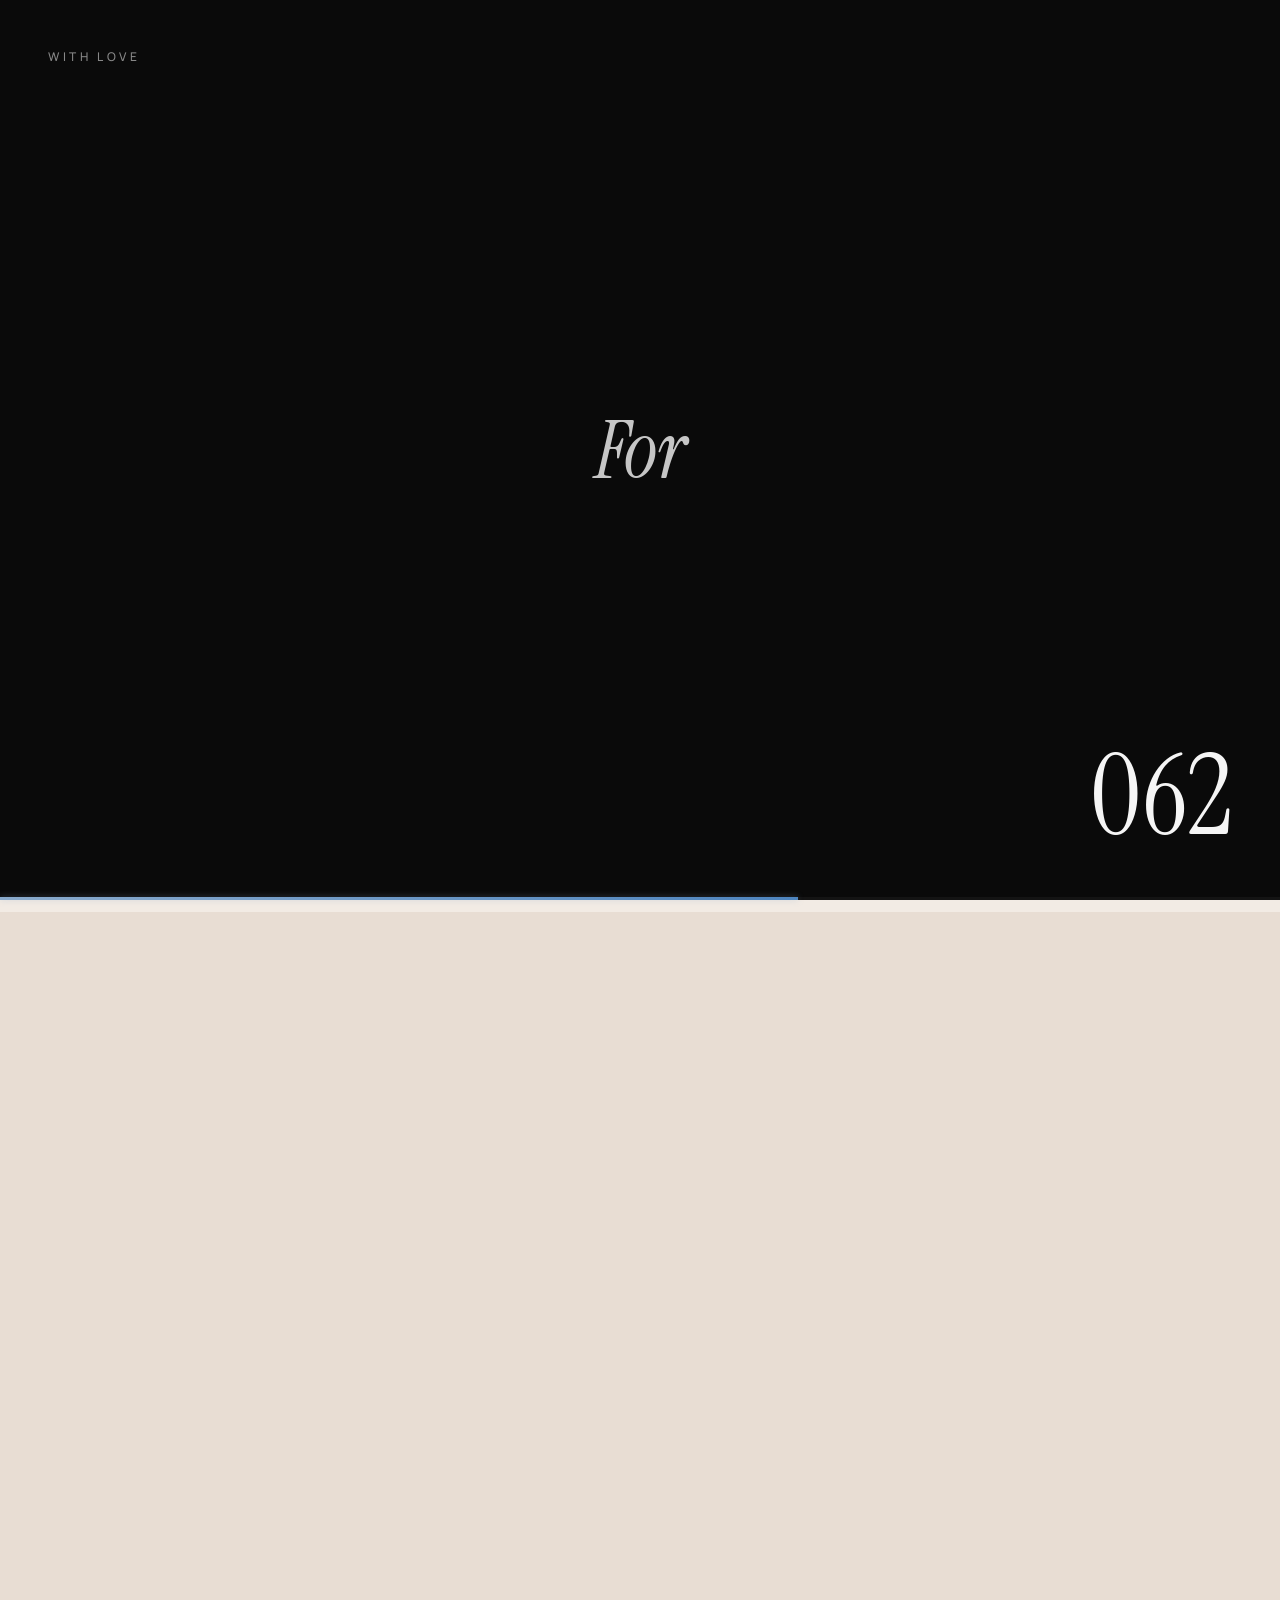
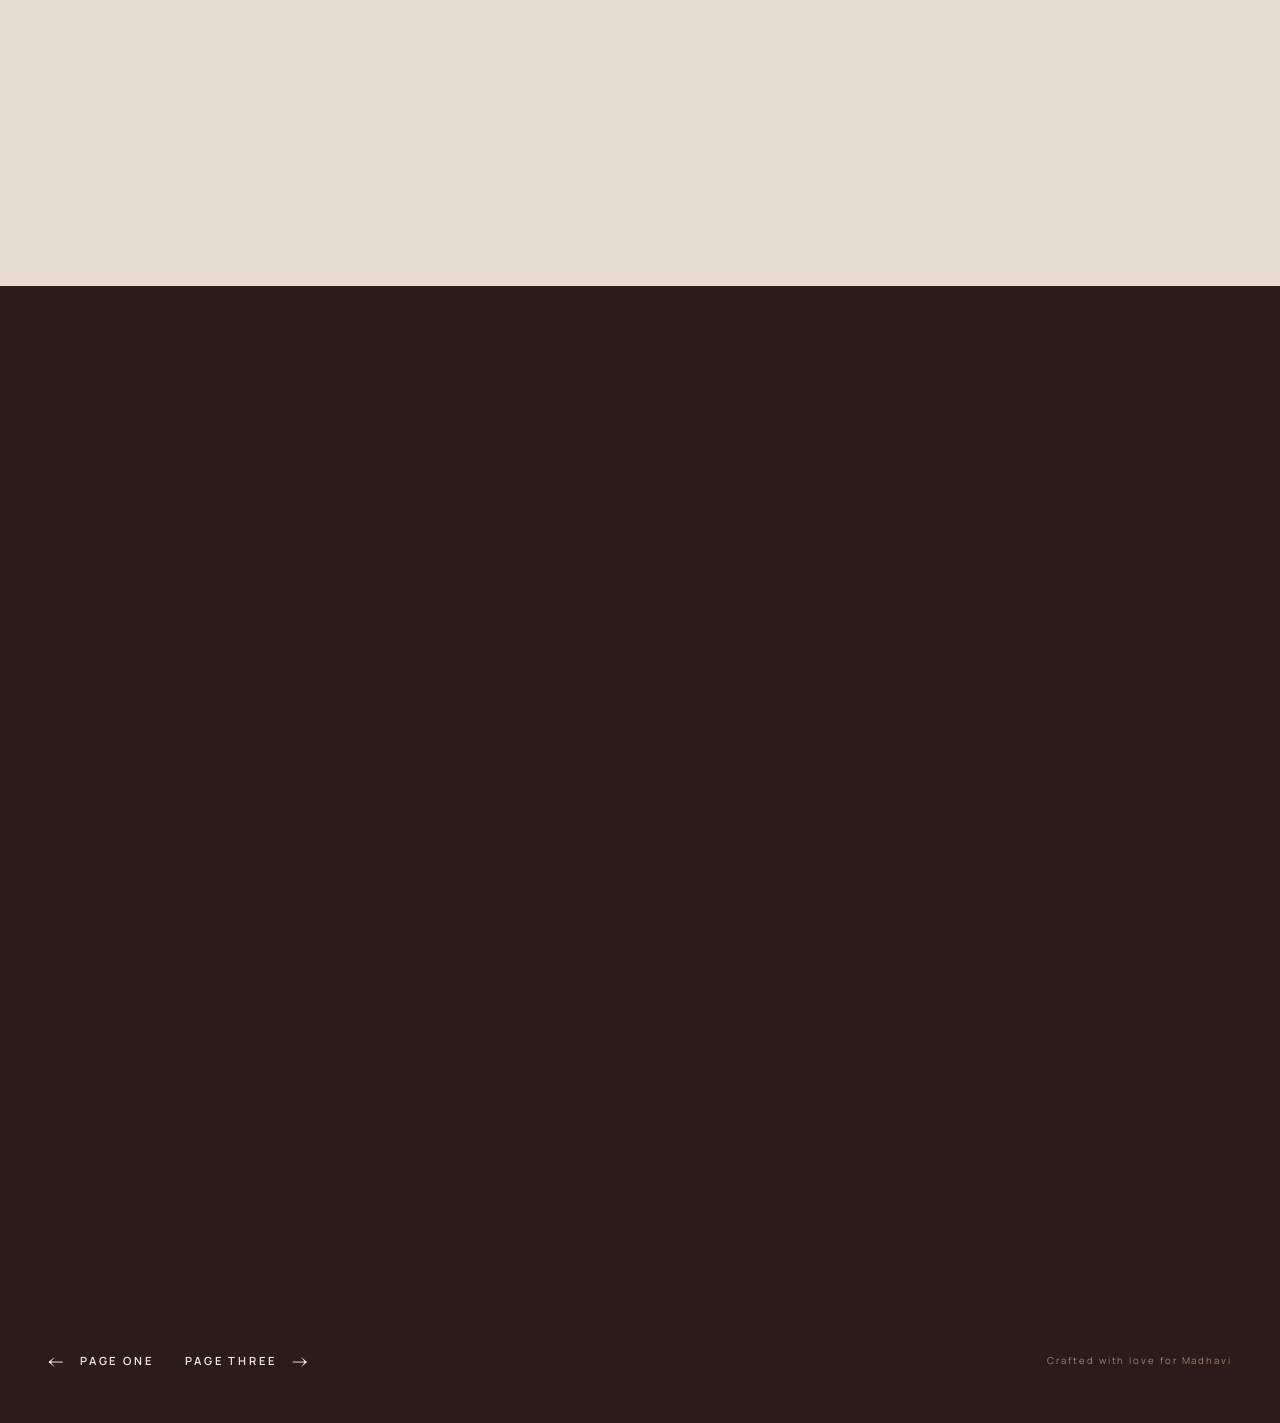
==== page2.html @ 8e46119c "Add files via upload" ====
<!DOCTYPE html>
<html lang="en">
<head>
    <meta charset="UTF-8">
    <meta name="viewport" content="width=device-width, initial-scale=1.0">
    <meta name="description" content="A letter of love and light for Madhavi — poetry, warmth, and heartfelt words.">
    <title>For Madhavi — Words of Light</title>
    <link rel="preconnect" href="https://fonts.googleapis.com">
    <link rel="preconnect" href="https://fonts.gstatic.com" crossorigin>
    <link href="https://fonts.googleapis.com/css2?family=Instrument+Serif:ital@1&family=Playfair+Display:ital,wght@0,400;0,700;0,800;1,400;1,700&family=Cormorant+Garamond:ital,wght@0,300;0,400;0,500;1,300;1,400;1,500&family=Manrope:wght@300;400;500;600;700&display=swap" rel="stylesheet">
    <link rel="stylesheet" href="styles.css">
    <link rel="stylesheet" href="page2.css">
</head>
<body>
    <div id="preloader">
        <div class="loader-label">With Love</div>
        <div class="loader-words">
            <span class="loader-word" data-word="0">Made</span>
            <span class="loader-word" data-word="1">For</span>
            <span class="loader-word" data-word="2">Madhavi</span>
        </div>
        <div class="loader-counter">000</div>
        <div class="loader-track"><div class="loader-fill"></div></div>
    </div>
    <button id="music-toggle" class="music-toggle paused" aria-label="Toggle Music"><div class="music-bars"><span></span><span></span><span></span><span></span></div></button>
    <audio id="bg-music" preload="auto" loop><source src="Page 2 audio.mp3" type="audio/mpeg"></audio>

    <nav class="navbar">

        <div class="nav-links">
            <a href="index.html" class="nav-link">HOME</a>
            <a href="#letter" class="nav-link">THE LETTER</a>
            <a href="#verses" class="nav-link">VERSES</a>
            <a href="#stars" class="nav-link">STARS</a>
        </div>
        <div class="nav-hamburger" id="hamburger"><span></span><span></span></div>
    </nav>
    <div id="mobile-menu" class="mobile-menu">
        <a href="index.html" class="mobile-link">HOME</a>
        <a href="#letter" class="mobile-link">THE LETTER</a>
        <a href="#verses" class="mobile-link">VERSES</a>
        <a href="#stars" class="mobile-link">STARS</a>
    </div>

    <!-- SECTION: THE LETTER -->
    <section id="letter" class="section letter-section">
        <div class="section-container">
            <div class="letter-content">
                <div class="letter-left" data-animate="fade-right">
                    <span class="section-label">005</span>
                    <h2 class="section-title"><span class="title-solid">THE</span><span class="title-outline">LETTER</span></h2>
                </div>
                <div class="letter-right" data-animate="fade-up" data-delay="200">
                    <div class="letter-paper">
                        <p class="letter-greeting">Dearest Madhavi,</p>
                        <p>There are some people who carry sunlight inside them — you are one of those rare souls. On your special day, I want you to know that your presence is a gift that keeps on giving.</p>
                        <p>You have a way of making the ordinary feel extraordinary, of turning simple moments into memories that last a lifetime. Your laughter is a melody, your kindness a gentle storm that transforms everything it touches.</p>
                        <p>As you step into another beautiful year of your journey, may you find the courage to chase every dream, the grace to embrace every challenge, and the wisdom to cherish every moment.</p>
                        <p class="letter-closing">With all my heart and admiration,<br><em>Forever in your corner</em></p>
                    </div>
                </div>
            </div>
        </div>
    </section>

    <!-- SECTION: VERSES -->
    <section id="verses" class="section verses-section">
        <div class="section-container">
            <div class="verses-header" data-animate="fade-up">
                <span class="section-label">006</span>
                <h2 class="section-title section-title-center"><span class="title-solid">GOLDEN</span><span class="title-outline">VERSES</span></h2>
            </div>
            <div class="verses-grid">
                <div class="verse-card" data-animate="fade-up" data-delay="0">
                    <span class="verse-number">I</span>
                    <p class="verse-text">You are the poem the universe wrote when it needed something beautiful — every verse, every line, is you.</p>
                </div>
                <div class="verse-card" data-animate="fade-up" data-delay="150">
                    <span class="verse-number">II</span>
                    <p class="verse-text">Like moonlight on still water, your quiet strength illuminates paths that others cannot yet see.</p>
                </div>
                <div class="verse-card" data-animate="fade-up" data-delay="300">
                    <span class="verse-number">III</span>
                    <p class="verse-text">In the gallery of time, you are the masterpiece — painted with courage, framed in grace, hung in hearts forever.</p>
                </div>
                <div class="verse-card" data-animate="fade-up" data-delay="450">
                    <span class="verse-number">IV</span>
                    <p class="verse-text">Some flowers bloom in sunlight, but the rarest bloom in storms. You, dear Madhavi, bloom everywhere.</p>
                </div>
            </div>
            <div class="verses-image" data-animate="fade-up" data-delay="200">
                <img src="images/office.jpg" alt="Madhavi" loading="lazy">
            </div>
        </div>
    </section>

    <!-- SECTION: STARS -->
    <section id="stars" class="section stars-section">
        <div class="section-container">
            <div class="stars-content" data-animate="fade-up">
                <span class="section-label">007</span>
                <h2 class="section-title section-title-center"><span class="title-solid">WRITTEN IN</span><span class="title-outline">STARS</span></h2>
                <div class="stars-poem">
                    <p>The constellations rearranged themselves the night you were born,</p>
                    <p>creating a map that leads only to wonder.</p>
                    <p>You are the reason astronomers look up —</p>
                    <p>not for distant galaxies, but for the star that shines closest to the heart.</p>
                </div>
                <div class="stars-image-row">
                    <div class="stars-img" data-animate="fade-up" data-delay="100"><img src="images/saari-side.jpg" alt="Madhavi in saari" loading="lazy"></div>
                    <div class="stars-img" data-animate="fade-up" data-delay="250"><img src="images/maroon-dress.webp" alt="Madhavi in maroon" loading="lazy"></div>
                </div>
            </div>
        </div>
    </section>

    <footer class="page-footer">
        <div class="footer-content">
            <div class="footer-nav" style="display:flex;gap:2rem;">
                <a href="index.html" class="footer-next-page"><span class="footer-arrow">←</span><span class="footer-label">PAGE ONE</span></a>
                <a href="page3.html" class="footer-next-page"><span class="footer-label">PAGE THREE</span><span class="footer-arrow">→</span></a>
            </div>
            <div class="footer-credits"><span>Crafted with love for Madhavi</span></div>
        </div>
    </footer>
    <script src="script.js"></script>
</body>
</html>
---- styles.css ----
/* ===== DESIGN TOKENS ===== */
:root {
  --bg: #f2ebe4;
  --bg-alt: #e8ddd3;
  --text: #2d1b1b;
  --text-light: #5a3e3e;
  --text-muted: #8a7070;
  --accent: #3c2415;
  --outline: #a08070;
  --divider: #c4b0a0;
  --font-heading: 'Playfair Display', 'Georgia', serif;
  --font-body: 'Cormorant Garamond', 'Georgia', serif;
  --font-sans: 'Manrope', 'Helvetica Neue', sans-serif;
  --transition: cubic-bezier(0.16, 1, 0.3, 1);
}

/* ===== RESET ===== */
*, *::before, *::after { margin: 0; padding: 0; box-sizing: border-box; }
html { scroll-behavior: smooth; font-size: 16px; }
body {
  font-family: var(--font-body);
  background: var(--bg);
  color: var(--text);
  overflow-x: hidden;
  -webkit-font-smoothing: antialiased;
}
img { display: block; max-width: 100%; height: auto; }
a { text-decoration: none; color: inherit; }
button { border: none; background: none; cursor: pointer; font-family: inherit; }

/* ===== LOADING SCREEN ===== */
#preloader {
  position: fixed; inset: 0; z-index: 9999;
  background: #0a0a0a;
  opacity: 1;
  transition: opacity 0.6s cubic-bezier(0.4, 0, 0.2, 1);
}
#preloader.hidden {
  opacity: 0; pointer-events: none;
}

/* "With Love" label — top-left */
.loader-label {
  position: absolute; top: 2rem; left: 2rem;
  font-family: var(--font-sans);
  font-size: 0.65rem; font-weight: 500;
  color: #888888; text-transform: uppercase;
  letter-spacing: 0.3em;
  opacity: 0; transform: translateY(-20px);
  animation: loaderSlideIn 0.6s cubic-bezier(0.4, 0, 0.2, 1) 0.1s forwards;
}

/* Rotating words — center */
.loader-words {
  position: absolute; inset: 0;
  display: flex; align-items: center; justify-content: center;
}
.loader-word {
  font-family: 'Instrument Serif', 'Playfair Display', serif;
  font-size: clamp(2.5rem, 7vw, 5rem);
  font-style: italic; font-weight: 400;
  color: rgba(245, 245, 245, 0.8);
  position: absolute;
  opacity: 0; transform: translateY(20px);
}
.loader-word.active {
  animation: wordIn 0.4s cubic-bezier(0.4, 0, 0.2, 1) forwards;
}
.loader-word.exit {
  animation: wordOut 0.4s cubic-bezier(0.4, 0, 0.2, 1) forwards;
}

/* Counter — bottom-right */
.loader-counter {
  position: absolute; bottom: 2rem; right: 2rem;
  font-family: 'Instrument Serif', 'Playfair Display', serif;
  font-size: clamp(3.5rem, 10vw, 7rem);
  font-weight: 400;
  color: #f5f5f5;
  font-variant-numeric: tabular-nums;
  line-height: 1;
  opacity: 0; transform: translateY(20px);
  animation: loaderSlideIn 0.6s cubic-bezier(0.4, 0, 0.2, 1) 0.1s forwards;
}

/* Progress bar — bottom edge */
.loader-track {
  position: absolute; bottom: 0; left: 0; right: 0;
  height: 3px;
  background: rgba(31, 31, 31, 0.5);
}
.loader-fill {
  height: 100%; width: 100%;
  transform-origin: left;
  transform: scaleX(0);
  background: linear-gradient(90deg, #89AACC 0%, #4E85BF 100%);
  box-shadow: 0 0 8px rgba(137, 170, 204, 0.35);
  transition: transform 0.1s linear;
}

@keyframes loaderSlideIn {
  from { opacity: 0; transform: translateY(-20px); }
  to   { opacity: 1; transform: translateY(0); }
}
@keyframes wordIn {
  from { opacity: 0; transform: translateY(20px); }
  to   { opacity: 1; transform: translateY(0); }
}
@keyframes wordOut {
  from { opacity: 1; transform: translateY(0); }
  to   { opacity: 0; transform: translateY(-20px); }
}

/* Responsive tweaks for loader */
@media (min-width: 768px) {
  .loader-label { top: 3rem; left: 3rem; font-size: 0.75rem; }
  .loader-counter { bottom: 3rem; right: 3rem; }
}

/* ===== MUSIC TOGGLE ===== */
.music-toggle {
  position: fixed; bottom: 2rem; right: 2rem; z-index: 1000;
  width: 48px; height: 48px; border-radius: 50%;
  background: var(--text); display: flex; align-items: center; justify-content: center;
  transition: transform 0.3s var(--transition);
}
.music-toggle:hover { transform: scale(1.1); }
.music-bars { display: flex; align-items: flex-end; gap: 3px; height: 18px; }
.music-bars span {
  width: 3px; background: var(--bg); border-radius: 2px;
  animation: musicBar 0.8s ease-in-out infinite alternate;
}
.music-bars span:nth-child(1) { height: 6px; animation-delay: 0s; }
.music-bars span:nth-child(2) { height: 12px; animation-delay: 0.2s; }
.music-bars span:nth-child(3) { height: 8px; animation-delay: 0.4s; }
.music-bars span:nth-child(4) { height: 14px; animation-delay: 0.1s; }
.music-toggle.paused .music-bars span { animation-play-state: paused; height: 3px !important; }
@keyframes musicBar { to { height: 18px; } }

/* ===== NAVBAR ===== */
.navbar {
  position: fixed; top: 0; left: 0; right: 0; z-index: 100;
  display: flex; align-items: center; justify-content: space-between;
  padding: 1.5rem 3rem;
  background: rgba(242, 235, 228, 0.9);
  backdrop-filter: blur(12px);
  transition: transform 0.4s var(--transition);
}
.nav-logo {
  font-family: var(--font-heading); font-weight: 700; font-size: 1.4rem;
  letter-spacing: 0.05em; color: var(--text);
}
.nav-links { display: flex; gap: 2.5rem; }
.nav-link {
  font-family: var(--font-sans); font-size: 0.7rem; font-weight: 600;
  letter-spacing: 0.25em; color: var(--text-muted);
  transition: color 0.3s; position: relative;
}
.nav-link::after {
  content: ''; position: absolute; bottom: -4px; left: 0; width: 0; height: 1px;
  background: var(--text); transition: width 0.4s var(--transition);
}
.nav-link:hover, .nav-link.active { color: var(--text); }
.nav-link:hover::after, .nav-link.active::after { width: 100%; }
.nav-hamburger { display: none; flex-direction: column; gap: 6px; cursor: pointer; z-index: 101; }
.nav-hamburger span { width: 24px; height: 1.5px; background: var(--text); transition: all 0.3s; }
.nav-hamburger.open span:first-child { transform: rotate(45deg) translate(3px, 3px); }
.nav-hamburger.open span:last-child { transform: rotate(-45deg) translate(3px, -3px); }

/* ===== MOBILE MENU ===== */
.mobile-menu {
  position: fixed; inset: 0; z-index: 99;
  background: var(--bg); display: flex; flex-direction: column;
  align-items: center; justify-content: center; gap: 2rem;
  opacity: 0; visibility: hidden; transition: all 0.5s var(--transition);
}
.mobile-menu.open { opacity: 1; visibility: visible; }
.mobile-link {
  font-family: var(--font-sans); font-size: 0.9rem; font-weight: 600;
  letter-spacing: 0.3em; color: var(--text-muted);
  transition: color 0.3s;
}
.mobile-link:hover { color: var(--text); }

/* ===== SHARED SECTION STYLES ===== */
.section { min-height: 100vh; position: relative; }
.section-container {
  max-width: 1400px; margin: 0 auto;
  padding: 8rem 3rem 4rem;
}
.section-label {
  font-family: var(--font-sans); font-size: 0.65rem; font-weight: 600;
  letter-spacing: 0.3em; color: var(--text-muted); display: block;
  margin-bottom: 1.5rem;
}
.section-title { margin-bottom: 1.5rem; line-height: 0.95; }
.title-solid {
  font-family: var(--font-heading); font-weight: 800;
  color: var(--text); display: block;
}
.title-outline {
  font-family: var(--font-heading); font-weight: 800;
  color: transparent; -webkit-text-stroke: 1.5px var(--outline);
  display: block;
}
.section-title .title-solid, .section-title .title-outline { font-size: clamp(3rem, 8vw, 7rem); }
.section-description {
  font-family: var(--font-body); font-size: clamp(1rem, 1.5vw, 1.2rem);
  line-height: 1.8; color: var(--text-light); max-width: 420px;
}
.section-title-center { text-align: center; }
.section-desc-center { text-align: center; max-width: 600px; margin: 0 auto 3rem; }
.divider-line { width: 100%; max-width: 300px; height: 1px; background: var(--divider); margin: 2rem 0; }

/* ===== HERO ===== */
.hero-section { display: flex; align-items: center; padding: 0; }
.hero-content {
  display: flex; align-items: center; justify-content: space-between;
  width: 100%; max-width: 1400px; margin: 0 auto;
  padding: 6rem 3rem 2rem; gap: 3rem;
}
.hero-text { flex: 1; max-width: 600px; }
.hero-title { margin-bottom: 2rem; }
.hero-title-line { font-size: clamp(3.5rem, 9vw, 8rem); line-height: 0.95; }
.hero-subtitle {
  font-family: var(--font-body); font-size: clamp(0.95rem, 1.4vw, 1.15rem);
  line-height: 1.8; color: var(--text-light); margin-bottom: 3rem; max-width: 400px;
}
.hero-meta { display: flex; gap: 2.5rem; }
.meta-item { display: flex; flex-direction: column; gap: 0.3rem; }
.meta-label {
  font-family: var(--font-sans); font-size: 0.6rem; font-weight: 700;
  letter-spacing: 0.3em; color: var(--text-muted);
}
.meta-value {
  font-family: var(--font-sans); font-size: 0.75rem; font-weight: 500;
  letter-spacing: 0.1em; color: var(--text);
}
.hero-images { flex: 1; max-width: 550px; }
.hero-img-collage { display: flex; gap: 0.75rem; height: 70vh; max-height: 600px; }
.hero-img-tall { flex: 1.3; }
.hero-img-stack { flex: 1; display: flex; flex-direction: column; gap: 0.75rem; }
.hero-img-small { flex: 1; }
.hero-img { overflow: hidden; position: relative; }
.hero-img img {
  width: 100%; height: 100%; object-fit: cover;
  filter: grayscale(100%) contrast(1.1);
  transition: filter 0.6s var(--transition), transform 0.6s var(--transition);
}
.hero-img:hover img { filter: grayscale(0%) contrast(1); transform: scale(1.03); }
.scroll-indicator {
  position: absolute; bottom: 2rem; left: 3rem;
  display: flex; flex-direction: column; align-items: center; gap: 0.5rem;
}
.scroll-line { width: 1px; height: 40px; background: var(--divider); animation: scrollPulse 2s infinite; }
.scroll-indicator span {
  font-family: var(--font-sans); font-size: 0.55rem; font-weight: 600;
  letter-spacing: 0.3em; color: var(--text-muted);
}
@keyframes scrollPulse { 0%,100% { opacity: 0.3; } 50% { opacity: 1; } }

/* ===== THE DAY ===== */
.day-section { background: var(--bg); }
.day-content { display: flex; align-items: center; gap: 4rem; min-height: 80vh; }
.day-left { flex: 1; }
.day-right { flex: 1; }
.day-date-display { display: flex; align-items: flex-end; gap: 1rem; margin: 2rem 0; }
.date-number {
  font-family: var(--font-heading); font-size: clamp(5rem, 12vw, 10rem);
  font-weight: 800; line-height: 0.85; color: var(--text);
}
.date-details { display: flex; flex-direction: column; gap: 0.2rem; padding-bottom: 0.5rem; }
.date-month, .date-year {
  font-family: var(--font-sans); font-size: 0.7rem; font-weight: 600;
  letter-spacing: 0.3em; color: var(--text-muted);
}
.day-image { width: 100%; height: 70vh; max-height: 600px; overflow: hidden; }
.day-image img {
  width: 100%; height: 100%; object-fit: cover;
  filter: grayscale(100%) contrast(1.1);
  transition: filter 0.6s var(--transition), transform 0.6s var(--transition);
}
.day-image:hover img { filter: grayscale(0%) contrast(1); transform: scale(1.03); }

/* ===== THE MUSE ===== */
.muse-section { background: var(--bg-alt); }
.muse-content { display: flex; align-items: center; gap: 4rem; min-height: 80vh; }
.muse-left { flex: 1; }
.muse-right { flex: 1; }
.muse-poem-block {
  margin: 2rem 0; padding-left: 1.5rem; border-left: 2px solid var(--divider);
}
.muse-poem-block p {
  font-family: var(--font-body); font-style: italic;
  font-size: clamp(1rem, 1.5vw, 1.2rem); line-height: 2;
  color: var(--text-light);
}
.muse-attributes { display: flex; gap: 2.5rem; margin-top: 2rem; }
.attribute { display: flex; flex-direction: column; gap: 0.3rem; }
.attr-label {
  font-family: var(--font-sans); font-size: 0.6rem; font-weight: 700;
  letter-spacing: 0.3em; color: var(--text-muted);
}
.attr-value {
  font-family: var(--font-body); font-size: 1.1rem; font-style: italic;
  color: var(--text);
}
.muse-image { width: 100%; height: 75vh; max-height: 650px; overflow: hidden; }
.muse-image img {
  width: 100%; height: 100%; object-fit: cover;
  filter: grayscale(100%) contrast(1.1);
  transition: filter 0.6s var(--transition), transform 0.6s var(--transition);
}
.muse-image:hover img { filter: grayscale(0%) contrast(1); transform: scale(1.03); }

/* ===== CURVED 3D GALLERY ===== */
.memories-section {
  background: var(--bg);
  overflow: hidden;
}
.gallery-header {
  text-align: center;
  padding: 6rem 3rem 2rem;
  max-width: 700px;
  margin: 0 auto;
}
.gallery-viewport {
  position: relative;
  width: 100%;
  height: 65vh;
  min-height: 480px;
  max-height: 750px;
  overflow: hidden;
  user-select: none;
  cursor: pointer;
  perspective: 1200px;
  perspective-origin: 50% 50%;
}

.gallery-stage {
  position: absolute;
  inset: 0;
  display: flex;
  align-items: center;
  justify-content: center;
  transform-style: preserve-3d;
}
.gallery-track {
  position: relative;
  width: 100%;
  height: 100%;
  transform-style: preserve-3d;
  display: flex;
  align-items: center;
  justify-content: center;
}
.gallery-slide {
  position: absolute;
  width: 280px;
  height: 400px;
  overflow: hidden;
  border-radius: 4px;
  backface-visibility: hidden;
  transform-style: preserve-3d;
  transition: box-shadow 0.35s ease-out;
  /* 3D transforms are applied via JS */
  will-change: transform, opacity;
  box-shadow: 0 8px 30px rgba(0, 0, 0, 0.12);
  cursor: pointer;
}
.gallery-slide img {
  width: 100%;
  height: 100%;
  object-fit: cover;
  filter: grayscale(100%) contrast(1.1);
  transition: filter 0.35s ease-out, transform 0.35s ease-out;
  pointer-events: none;
}

/* Active state — applied via JS on hover & click */
.gallery-slide.slide-active {
  box-shadow: 0 24px 60px rgba(0, 0, 0, 0.3);
}
.gallery-slide.slide-active img {
  filter: grayscale(0%) contrast(1);
  transform: scale(1.06);
}

/* Caption overlay */
.gallery-slide::after {
  content: attr(data-caption);
  position: absolute;
  bottom: 0; left: 0; right: 0;
  padding: 2.5rem 1.25rem 1.25rem;
  background: linear-gradient(transparent, rgba(0, 0, 0, 0.6));
  font-family: var(--font-sans);
  font-size: 0.6rem;
  font-weight: 600;
  letter-spacing: 0.25em;
  text-transform: uppercase;
  color: #fff;
  opacity: 0;
  transform: translateY(8px);
  transition: opacity 0.3s ease-out, transform 0.3s ease-out;
}
.gallery-slide.slide-active::after {
  opacity: 1;
  transform: translateY(0);
}

/* Viewport edge fades */
.gallery-viewport::before,
.gallery-viewport::after {
  content: '';
  position: absolute;
  top: 0; bottom: 0;
  width: 150px;
  z-index: 5;
  pointer-events: none;
}
.gallery-viewport::before {
  left: 0;
  background: linear-gradient(to right, var(--bg), transparent);
}
.gallery-viewport::after {
  right: 0;
  background: linear-gradient(to left, var(--bg), transparent);
}

/* Responsive */
@media (max-width: 1024px) {
  .gallery-slide { width: 240px; height: 340px; }
  .gallery-header { padding: 5rem 2rem 1.5rem; }
  .gallery-viewport { perspective: 1000px; }
}
@media (max-width: 600px) {
  .gallery-slide { width: 180px; height: 260px; }
  .gallery-viewport { height: 55vh; min-height: 360px; perspective: 800px; }
  .gallery-header { padding: 4rem 1.25rem 1rem; }
  .gallery-viewport::before, .gallery-viewport::after { width: 60px; }
}

/* ===== WISHES ===== */
.wishes-section { background: var(--bg-alt); }
.wishes-header { text-align: center; margin-bottom: 2rem; }
.wishes-poem { text-align: center; margin-bottom: 3rem; }
.wish-line {
  font-family: var(--font-body); font-style: italic;
  font-size: clamp(1rem, 1.6vw, 1.25rem); line-height: 2.2;
  color: var(--text-light);
}
.wishes-grid { display: grid; grid-template-columns: repeat(3, 1fr); gap: 1.5rem; margin-bottom: 4rem; }
.wish-card {
  background: var(--bg); padding: 2.5rem 2rem; border: 1px solid var(--divider);
  transition: transform 0.4s var(--transition), box-shadow 0.4s;
}
.wish-card:hover { transform: translateY(-4px); box-shadow: 0 20px 40px rgba(0,0,0,0.06); }
.wish-text {
  font-family: var(--font-body); font-style: italic;
  font-size: 1rem; line-height: 1.8; color: var(--text-light); margin-bottom: 1.5rem;
}
.wish-author {
  font-family: var(--font-sans); font-size: 0.65rem; font-weight: 600;
  letter-spacing: 0.2em; color: var(--text-muted);
}
.wishes-closing { text-align: center; padding-top: 2rem; }
.closing-divider { width: 60px; height: 1px; background: var(--divider); margin: 0 auto 2rem; }
.closing-text .title-solid, .closing-text .title-outline {
  font-size: clamp(2rem, 5vw, 4rem); display: inline;
}
.closing-name {
  font-family: var(--font-body); font-size: clamp(1.5rem, 3vw, 2.5rem);
  font-style: italic; color: var(--text-light); margin: 1rem 0 0.5rem;
}
.closing-date {
  font-family: var(--font-sans); font-size: 0.7rem; font-weight: 600;
  letter-spacing: 0.4em; color: var(--text-muted);
}

/* ===== FOOTER ===== */
.page-footer {
  background: var(--text); color: var(--bg); padding: 3rem;
}
.footer-content {
  max-width: 1400px; margin: 0 auto;
  display: flex; justify-content: space-between; align-items: center;
}
.footer-next-page {
  display: flex; align-items: center; gap: 1rem;
  color: var(--bg); transition: gap 0.3s var(--transition);
}
.footer-next-page:hover { gap: 1.5rem; }
.footer-label {
  font-family: var(--font-sans); font-size: 0.7rem; font-weight: 600;
  letter-spacing: 0.25em;
}
.footer-arrow { font-size: 1.5rem; }
.footer-credits {
  font-family: var(--font-sans); font-size: 0.6rem;
  letter-spacing: 0.2em; color: var(--outline);
}

/* ===== SCROLL ANIMATIONS ===== */
[data-animate] { opacity: 0; transition: opacity 0.8s var(--transition), transform 0.8s var(--transition); }
[data-animate="fade-up"] { transform: translateY(40px); }
[data-animate="fade-left"] { transform: translateX(40px); }
[data-animate="fade-right"] { transform: translateX(-40px); }
[data-animate="scale-x"] { transform: scaleX(0); transform-origin: left; }
[data-animate].visible { opacity: 1; transform: translate(0) scale(1); }

/* ===== RESPONSIVE ===== */
@media (max-width: 1024px) {
  .section-container { padding: 6rem 2rem 3rem; }
  .hero-content { flex-direction: column; padding: 7rem 2rem 2rem; gap: 2rem; }
  .hero-text { max-width: 100%; }
  .hero-images { max-width: 100%; }
  .hero-img-collage { height: 50vh; }
  .hero-meta { flex-wrap: wrap; }
  .day-content, .muse-content { flex-direction: column; gap: 2rem; }
  .day-image, .muse-image { height: 50vh; }
  .memories-grid { grid-template-columns: repeat(2, 1fr); grid-auto-rows: 240px; }
  .wishes-grid { grid-template-columns: 1fr; }
  .nav-links { display: none; }
  .nav-hamburger { display: flex; }
}
@media (max-width: 600px) {
  .navbar { padding: 1rem 1.5rem; }
  .section-container { padding: 5rem 1.25rem 2rem; }
  .hero-content { padding: 5rem 1.25rem 2rem; }
  .hero-title-line { font-size: clamp(2.5rem, 14vw, 4rem); }
  .hero-img-collage { height: 40vh; gap: 0.5rem; }
  .hero-img-stack { gap: 0.5rem; }
  .section-title .title-solid, .section-title .title-outline { font-size: clamp(2.5rem, 12vw, 4rem); }
  .date-number { font-size: clamp(4rem, 18vw, 6rem); }
  .day-image, .muse-image { height: 40vh; }
  .memories-grid { grid-template-columns: 1fr 1fr; grid-auto-rows: 200px; }
  .memory-card-tall { grid-row: span 1; }
  .muse-attributes { flex-wrap: wrap; gap: 1.5rem; }
  .footer-content { flex-direction: column; gap: 1.5rem; text-align: center; }
  .music-toggle { bottom: 1rem; right: 1rem; width: 40px; height: 40px; }
  .scroll-indicator { left: 1.25rem; }
}
---- page2.css ----
/* ===== PAGE 2 SPECIFIC STYLES ===== */
.letter-section { background: var(--bg); }
.letter-content { display: flex; align-items: flex-start; gap: 4rem; min-height: 80vh; padding-top: 2rem; }
.letter-left { flex: 0.6; position: sticky; top: 8rem; }
.letter-right { flex: 1; }
.letter-paper {
  background: #faf6f1; border: 1px solid var(--divider);
  padding: 3rem 2.5rem; position: relative;
  box-shadow: 0 8px 40px rgba(0,0,0,0.04);
}
.letter-paper::before {
  content: '"'; position: absolute; top: -10px; left: 20px;
  font-family: var(--font-heading); font-size: 6rem;
  color: var(--divider); line-height: 1;
}
.letter-greeting {
  font-family: var(--font-body); font-style: italic;
  font-size: 1.4rem; color: var(--text); margin-bottom: 1.5rem;
}
.letter-paper p {
  font-family: var(--font-body); font-size: 1.05rem;
  line-height: 2; color: var(--text-light); margin-bottom: 1.2rem;
}
.letter-closing {
  margin-top: 2rem; padding-top: 1.5rem;
  border-top: 1px solid var(--divider);
  font-family: var(--font-body); color: var(--text);
}

/* VERSES */
.verses-section { background: var(--bg-alt); }
.verses-grid {
  display: grid; grid-template-columns: repeat(2, 1fr);
  gap: 1.5rem; margin: 3rem 0;
}
.verse-card {
  background: var(--bg); padding: 2.5rem 2rem;
  border: 1px solid var(--divider);
  transition: transform 0.4s var(--transition), box-shadow 0.4s;
}
.verse-card:hover { transform: translateY(-4px); box-shadow: 0 16px 40px rgba(0,0,0,0.06); }
.verse-number {
  font-family: var(--font-heading); font-size: 2rem; font-weight: 800;
  color: var(--outline); display: block; margin-bottom: 1rem;
}
.verse-text {
  font-family: var(--font-body); font-style: italic;
  font-size: 1.05rem; line-height: 1.9; color: var(--text-light);
}
.verses-image {
  width: 100%; max-height: 400px; overflow: hidden; margin-top: 2rem;
}
.verses-image img {
  width: 100%; height: 100%; object-fit: cover;
  filter: grayscale(100%) contrast(1.1);
  transition: filter 0.6s var(--transition);
}
.verses-image:hover img { filter: grayscale(0%) contrast(1); }

/* STARS */
.stars-section { background: var(--text); color: var(--bg); }
.stars-section .section-label { color: var(--outline); }
.stars-section .title-solid { color: var(--bg); }
.stars-section .title-outline { -webkit-text-stroke-color: var(--outline); }
.stars-poem {
  text-align: center; margin: 2rem auto 3rem; max-width: 600px;
}
.stars-poem p {
  font-family: var(--font-body); font-style: italic;
  font-size: clamp(1rem, 1.4vw, 1.15rem); line-height: 2.2;
  color: var(--outline);
}
.stars-image-row {
  display: flex; gap: 1rem; max-width: 900px; margin: 0 auto;
}
.stars-img {
  flex: 1; height: 350px; overflow: hidden;
}
.stars-img img {
  width: 100%; height: 100%; object-fit: cover;
  filter: grayscale(100%) contrast(1.2) brightness(0.8);
  transition: filter 0.6s var(--transition), transform 0.6s var(--transition);
}
.stars-img:hover img { filter: grayscale(0%) contrast(1) brightness(1); transform: scale(1.03); }

@media (max-width: 1024px) {
  .letter-content { flex-direction: column; gap: 2rem; }
  .letter-left { position: static; }
  .verses-grid { grid-template-columns: 1fr; }
}
@media (max-width: 600px) {
  .letter-paper { padding: 2rem 1.5rem; }
  .stars-image-row { flex-direction: column; }
  .stars-img { height: 250px; }
}
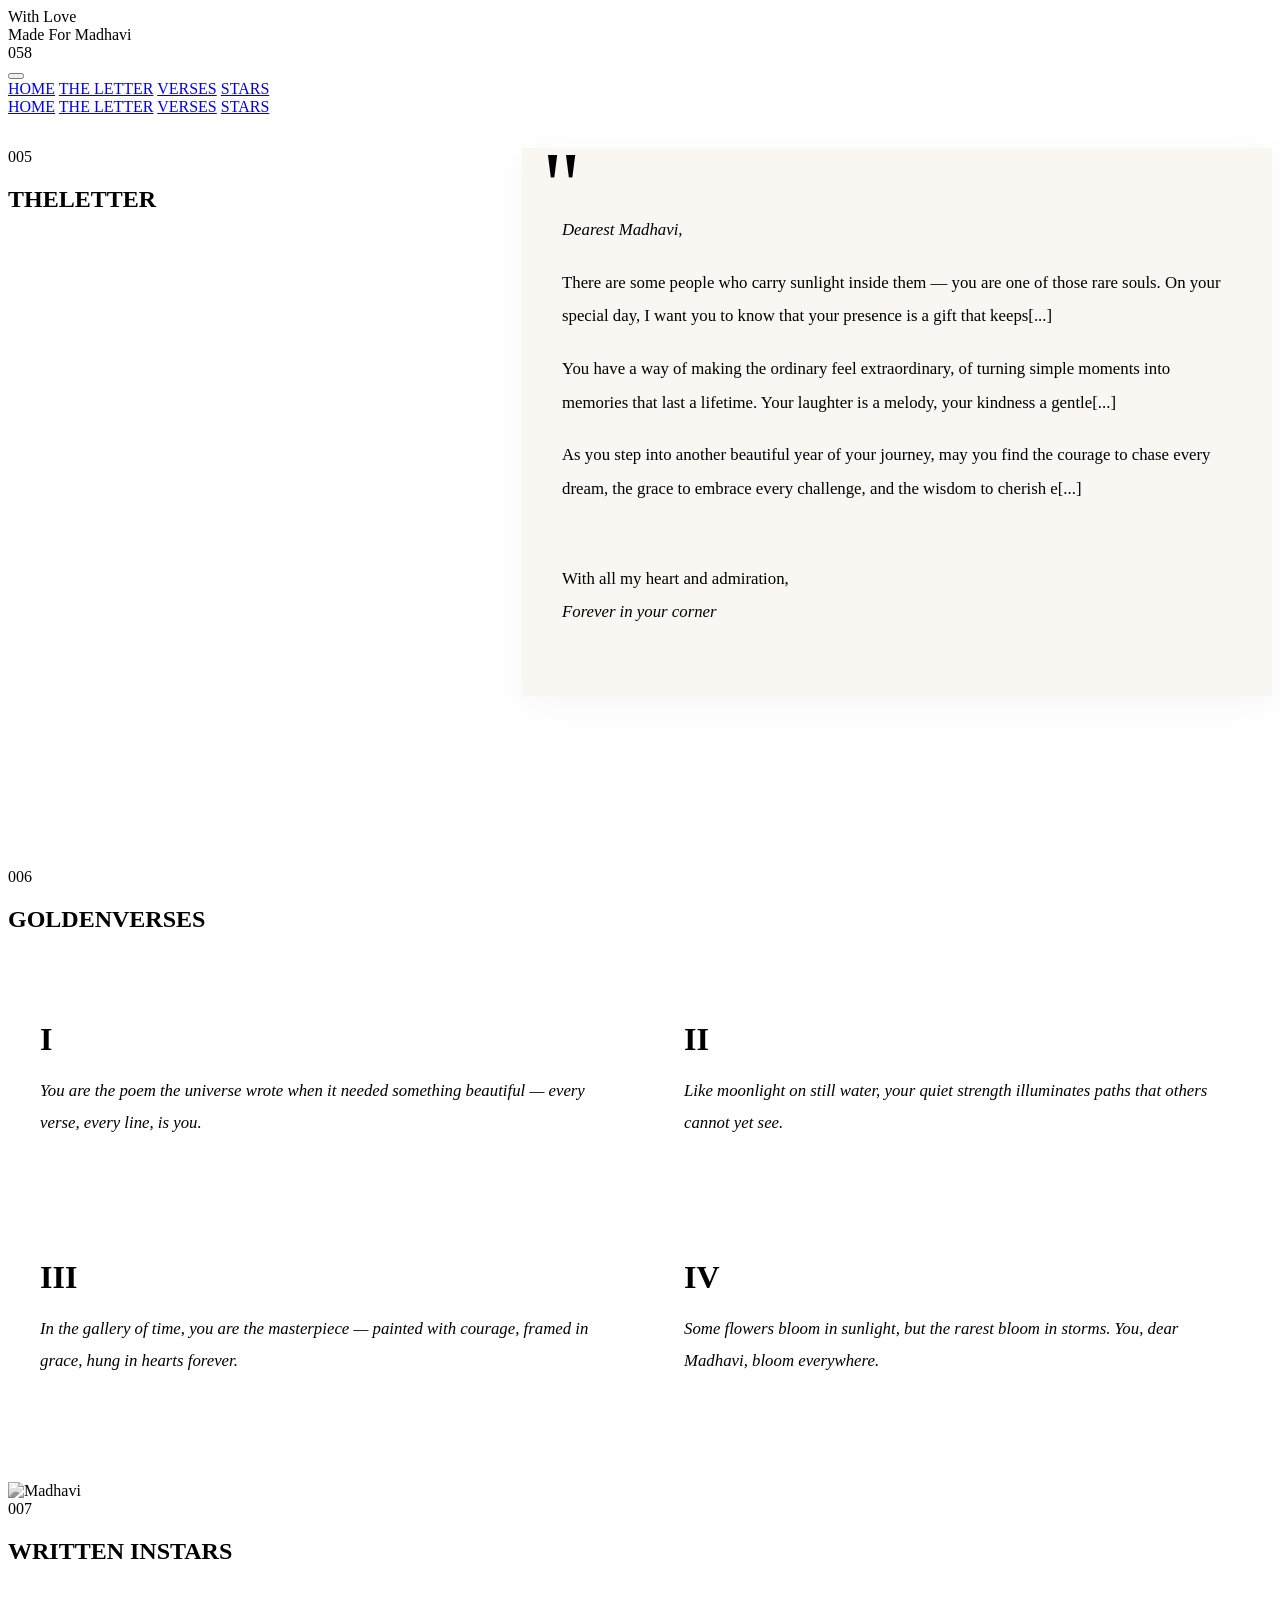
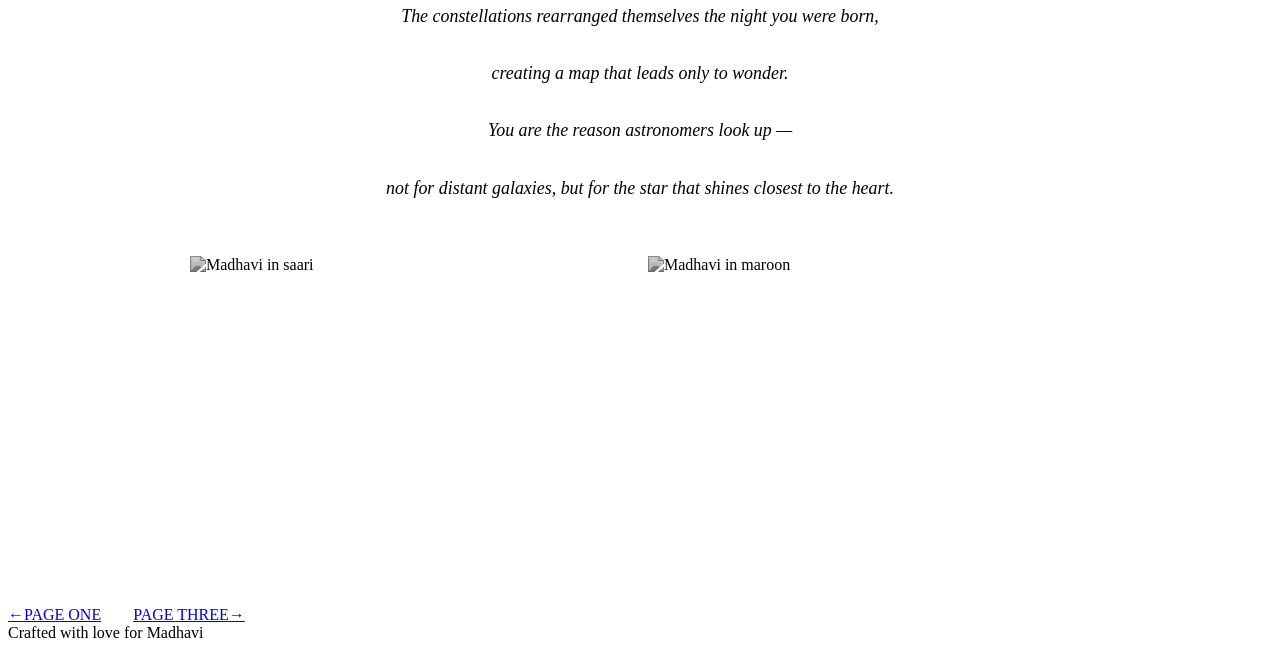
==== commit 5fc804e1: "Update page2.html image paths to use images/ folder" ====
--- a/page2.html
+++ b/page2.html
@@ -7,7 +7,7 @@
     <title>For Madhavi — Words of Light</title>
     <link rel="preconnect" href="https://fonts.googleapis.com">
     <link rel="preconnect" href="https://fonts.gstatic.com" crossorigin>
-    <link href="https://fonts.googleapis.com/css2?family=Instrument+Serif:ital@1&family=Playfair+Display:ital,wght@0,400;0,700;0,800;1,400;1,700&family=Cormorant+Garamond:ital,wght@0,300;0,400;0,500;1,300;1,400;1,500&family=Manrope:wght@300;400;500;600;700&display=swap" rel="stylesheet">
+    <link href="https://fonts.googleapis.com/css2?family=Instrument+Serif:ital@1&family=Playfair+Display:ital,wght@0,400;0,700;0,800;1,400;1,700&family=Cormorant+Garamond:ital,wght@0,300;0,400;0,5[...]
     <link rel="stylesheet" href="styles.css">
     <link rel="stylesheet" href="page2.css">
 </head>
@@ -53,9 +53,9 @@
                 <div class="letter-right" data-animate="fade-up" data-delay="200">
                     <div class="letter-paper">
                         <p class="letter-greeting">Dearest Madhavi,</p>
-                        <p>There are some people who carry sunlight inside them — you are one of those rare souls. On your special day, I want you to know that your presence is a gift that keeps on giving.</p>
-                        <p>You have a way of making the ordinary feel extraordinary, of turning simple moments into memories that last a lifetime. Your laughter is a melody, your kindness a gentle storm that transforms everything it touches.</p>
-                        <p>As you step into another beautiful year of your journey, may you find the courage to chase every dream, the grace to embrace every challenge, and the wisdom to cherish every moment.</p>
+                        <p>There are some people who carry sunlight inside them — you are one of those rare souls. On your special day, I want you to know that your presence is a gift that keeps[...]
+                        <p>You have a way of making the ordinary feel extraordinary, of turning simple moments into memories that last a lifetime. Your laughter is a melody, your kindness a gentle[...]
+                        <p>As you step into another beautiful year of your journey, may you find the courage to chase every dream, the grace to embrace every challenge, and the wisdom to cherish e[...]
                         <p class="letter-closing">With all my heart and admiration,<br><em>Forever in your corner</em></p>
                     </div>
                 </div>
@@ -107,7 +107,7 @@
                     <p>not for distant galaxies, but for the star that shines closest to the heart.</p>
                 </div>
                 <div class="stars-image-row">
-                    <div class="stars-img" data-animate="fade-up" data-delay="100"><img src="images/saari-side.jpg" alt="Madhavi in saari" loading="lazy"></div>
+                    <div class="stars-img" data-animate="fade-up" data-delay="100"><img src="images/white-saari-side.jpg" alt="Madhavi in saari" loading="lazy"></div>
                     <div class="stars-img" data-animate="fade-up" data-delay="250"><img src="images/maroon-dress.webp" alt="Madhavi in maroon" loading="lazy"></div>
                 </div>
             </div>
@@ -125,4 +125,4 @@
     </footer>
     <script src="script.js"></script>
 </body>
-</html>
+</html>
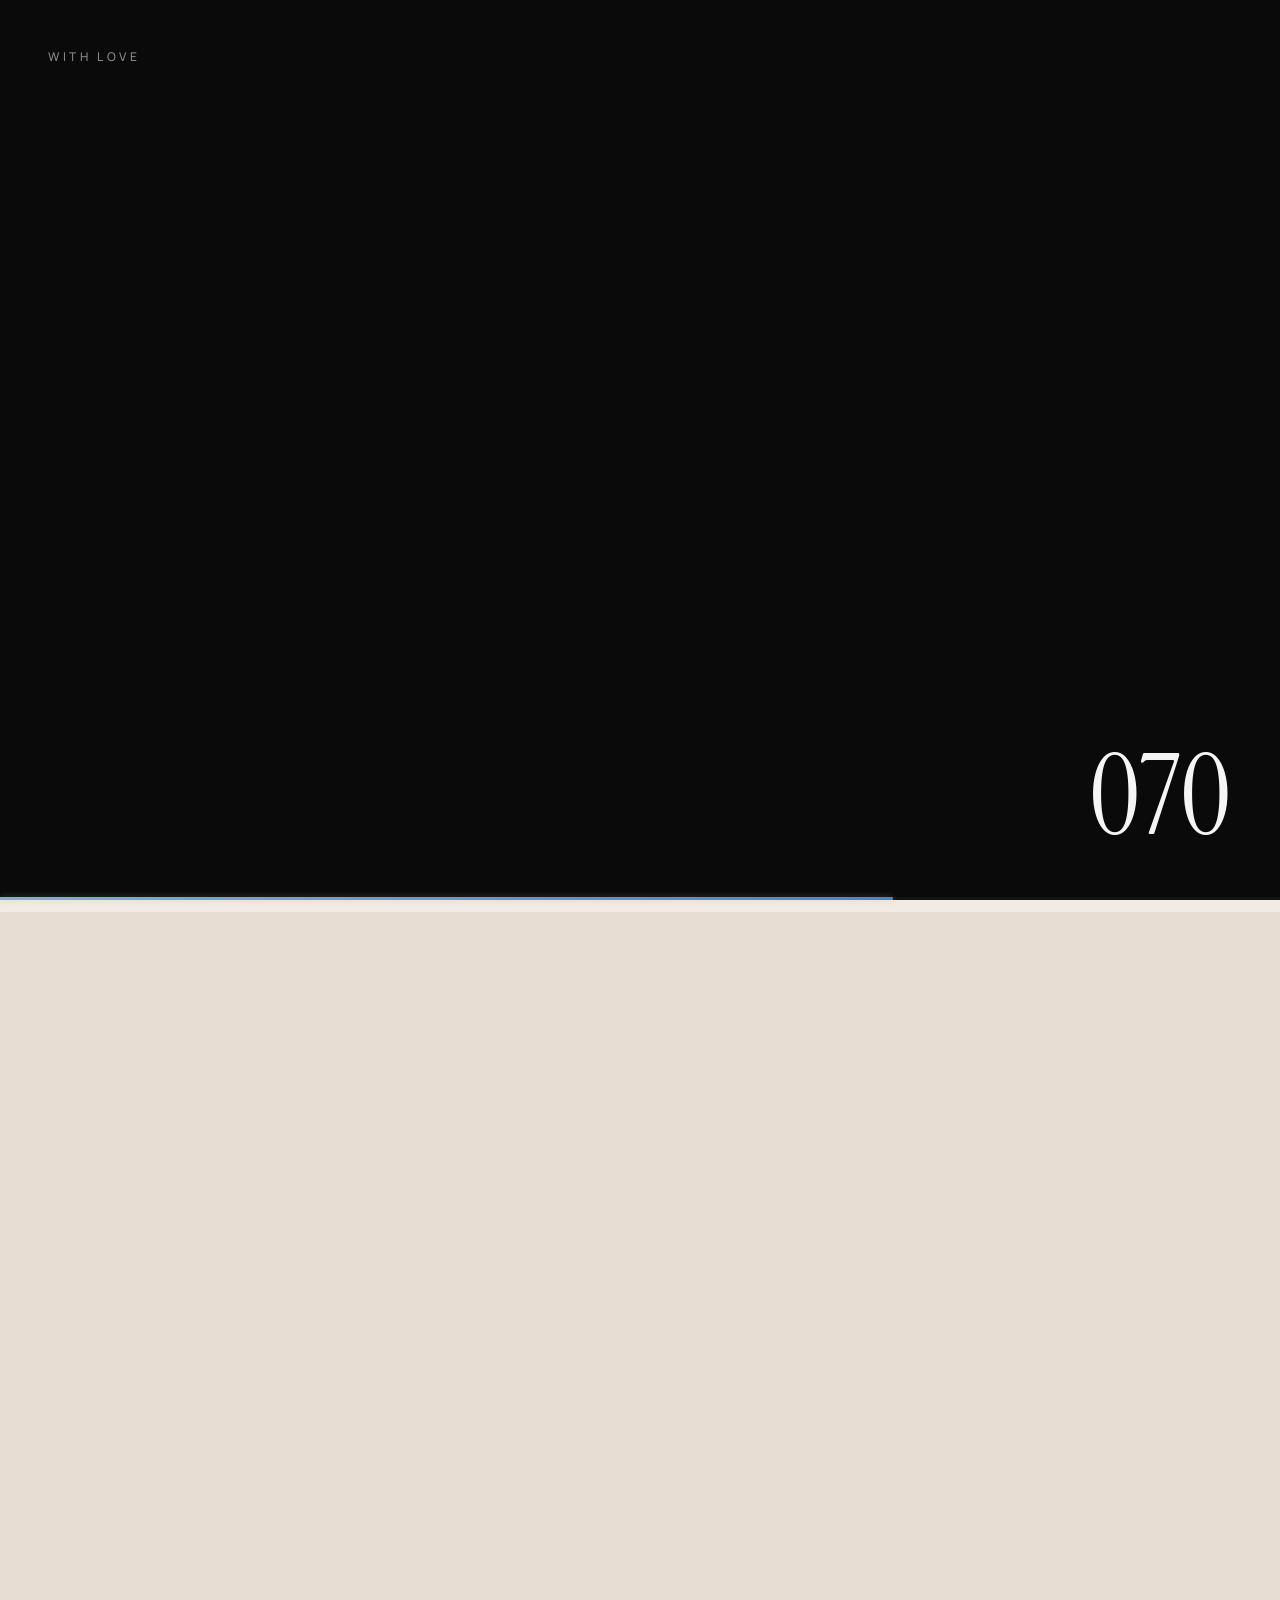
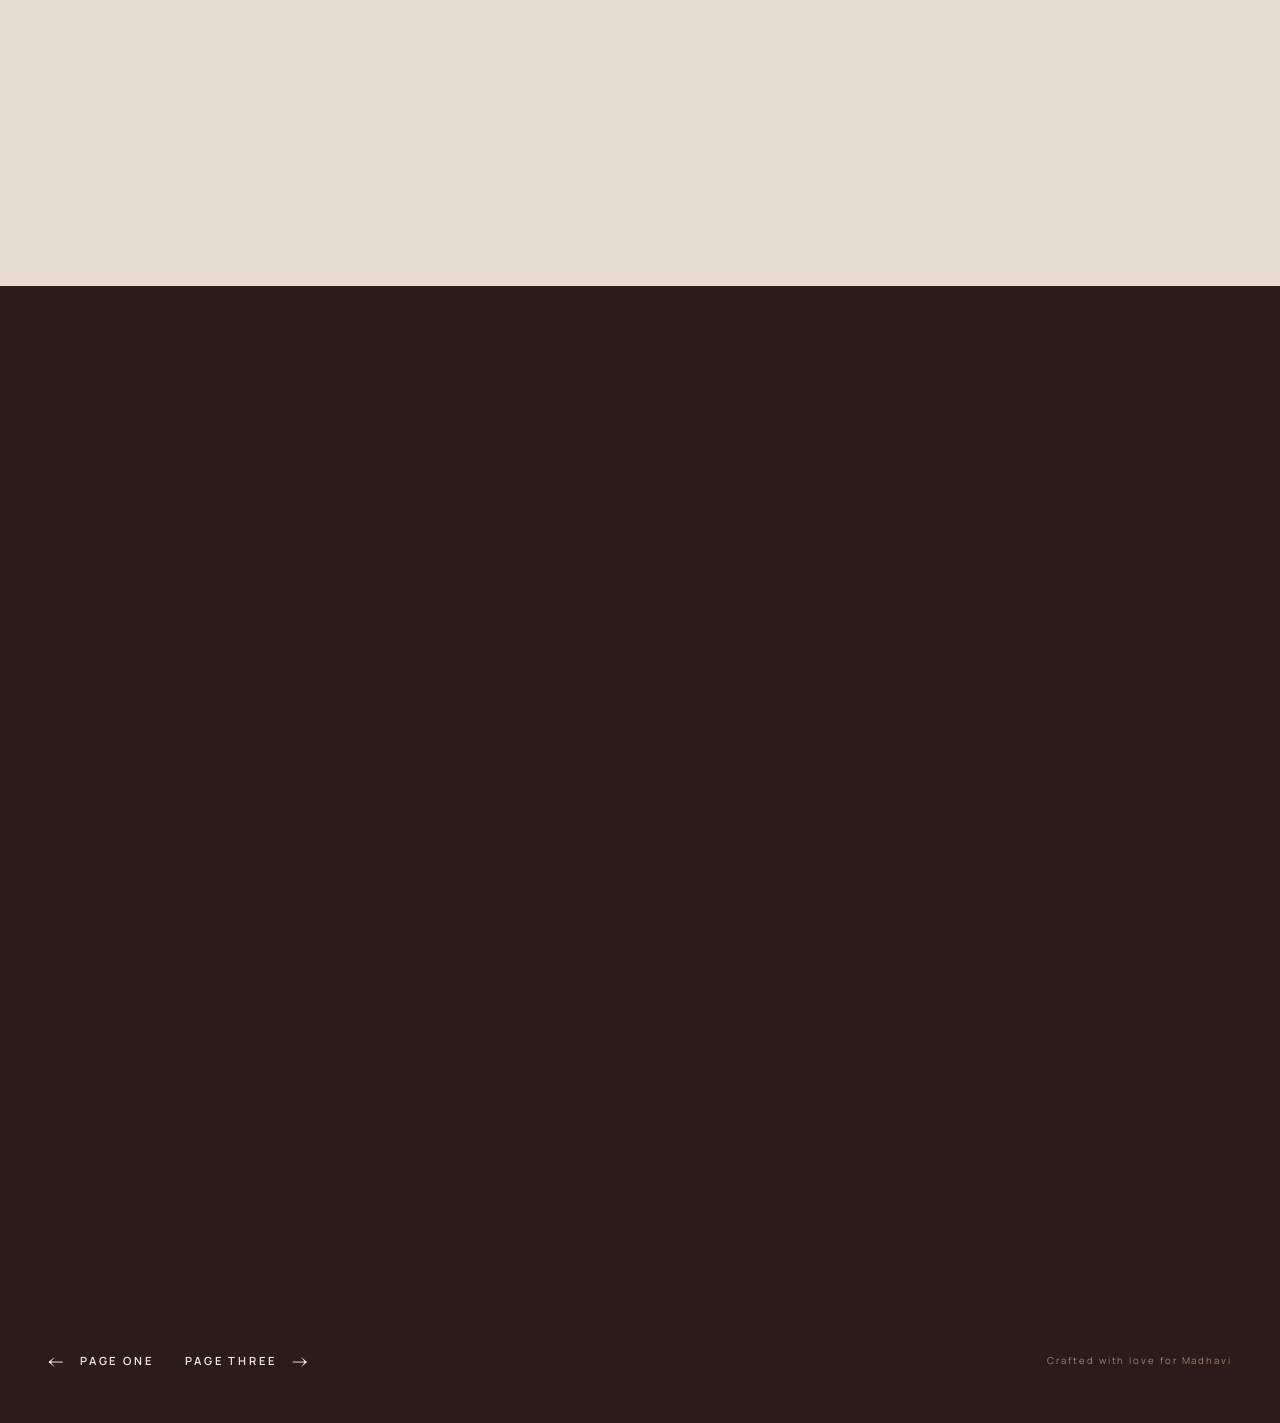
==== commit 8758c1ec: "Add files via upload" ====
--- a/page2.html
+++ b/page2.html
@@ -7,7 +7,7 @@
     <title>For Madhavi — Words of Light</title>
     <link rel="preconnect" href="https://fonts.googleapis.com">
     <link rel="preconnect" href="https://fonts.gstatic.com" crossorigin>
-    <link href="https://fonts.googleapis.com/css2?family=Instrument+Serif:ital@1&family=Playfair+Display:ital,wght@0,400;0,700;0,800;1,400;1,700&family=Cormorant+Garamond:ital,wght@0,300;0,400;0,5[...]
+    <link href="https://fonts.googleapis.com/css2?family=Instrument+Serif:ital@1&family=Playfair+Display:ital,wght@0,400;0,700;0,800;1,400;1,700&family=Cormorant+Garamond:ital,wght@0,300;0,400;0,500;1,300;1,400;1,500&family=Manrope:wght@300;400;500;600;700&display=swap" rel="stylesheet">
     <link rel="stylesheet" href="styles.css">
     <link rel="stylesheet" href="page2.css">
 </head>
@@ -53,9 +53,9 @@
                 <div class="letter-right" data-animate="fade-up" data-delay="200">
                     <div class="letter-paper">
                         <p class="letter-greeting">Dearest Madhavi,</p>
-                        <p>There are some people who carry sunlight inside them — you are one of those rare souls. On your special day, I want you to know that your presence is a gift that keeps[...]
-                        <p>You have a way of making the ordinary feel extraordinary, of turning simple moments into memories that last a lifetime. Your laughter is a melody, your kindness a gentle[...]
-                        <p>As you step into another beautiful year of your journey, may you find the courage to chase every dream, the grace to embrace every challenge, and the wisdom to cherish e[...]
+                        <p>There are some people who carry sunlight inside them — you are one of those rare souls. On your special day, I want you to know that your presence is a gift that keeps on giving.</p>
+                        <p>You have a way of making the ordinary feel extraordinary, of turning simple moments into memories that last a lifetime. Your laughter is a melody, your kindness a gentle storm that transforms everything it touches.</p>
+                        <p>As you step into another beautiful year of your journey, may you find the courage to chase every dream, the grace to embrace every challenge, and the wisdom to cherish every moment.</p>
                         <p class="letter-closing">With all my heart and admiration,<br><em>Forever in your corner</em></p>
                     </div>
                 </div>
@@ -107,7 +107,7 @@
                     <p>not for distant galaxies, but for the star that shines closest to the heart.</p>
                 </div>
                 <div class="stars-image-row">
-                    <div class="stars-img" data-animate="fade-up" data-delay="100"><img src="images/white-saari-side.jpg" alt="Madhavi in saari" loading="lazy"></div>
+                    <div class="stars-img" data-animate="fade-up" data-delay="100"><img src="images/saari-side.jpg" alt="Madhavi in saari" loading="lazy"></div>
                     <div class="stars-img" data-animate="fade-up" data-delay="250"><img src="images/maroon-dress.webp" alt="Madhavi in maroon" loading="lazy"></div>
                 </div>
             </div>
@@ -125,4 +125,4 @@
     </footer>
     <script src="script.js"></script>
 </body>
-</html>+</html>
